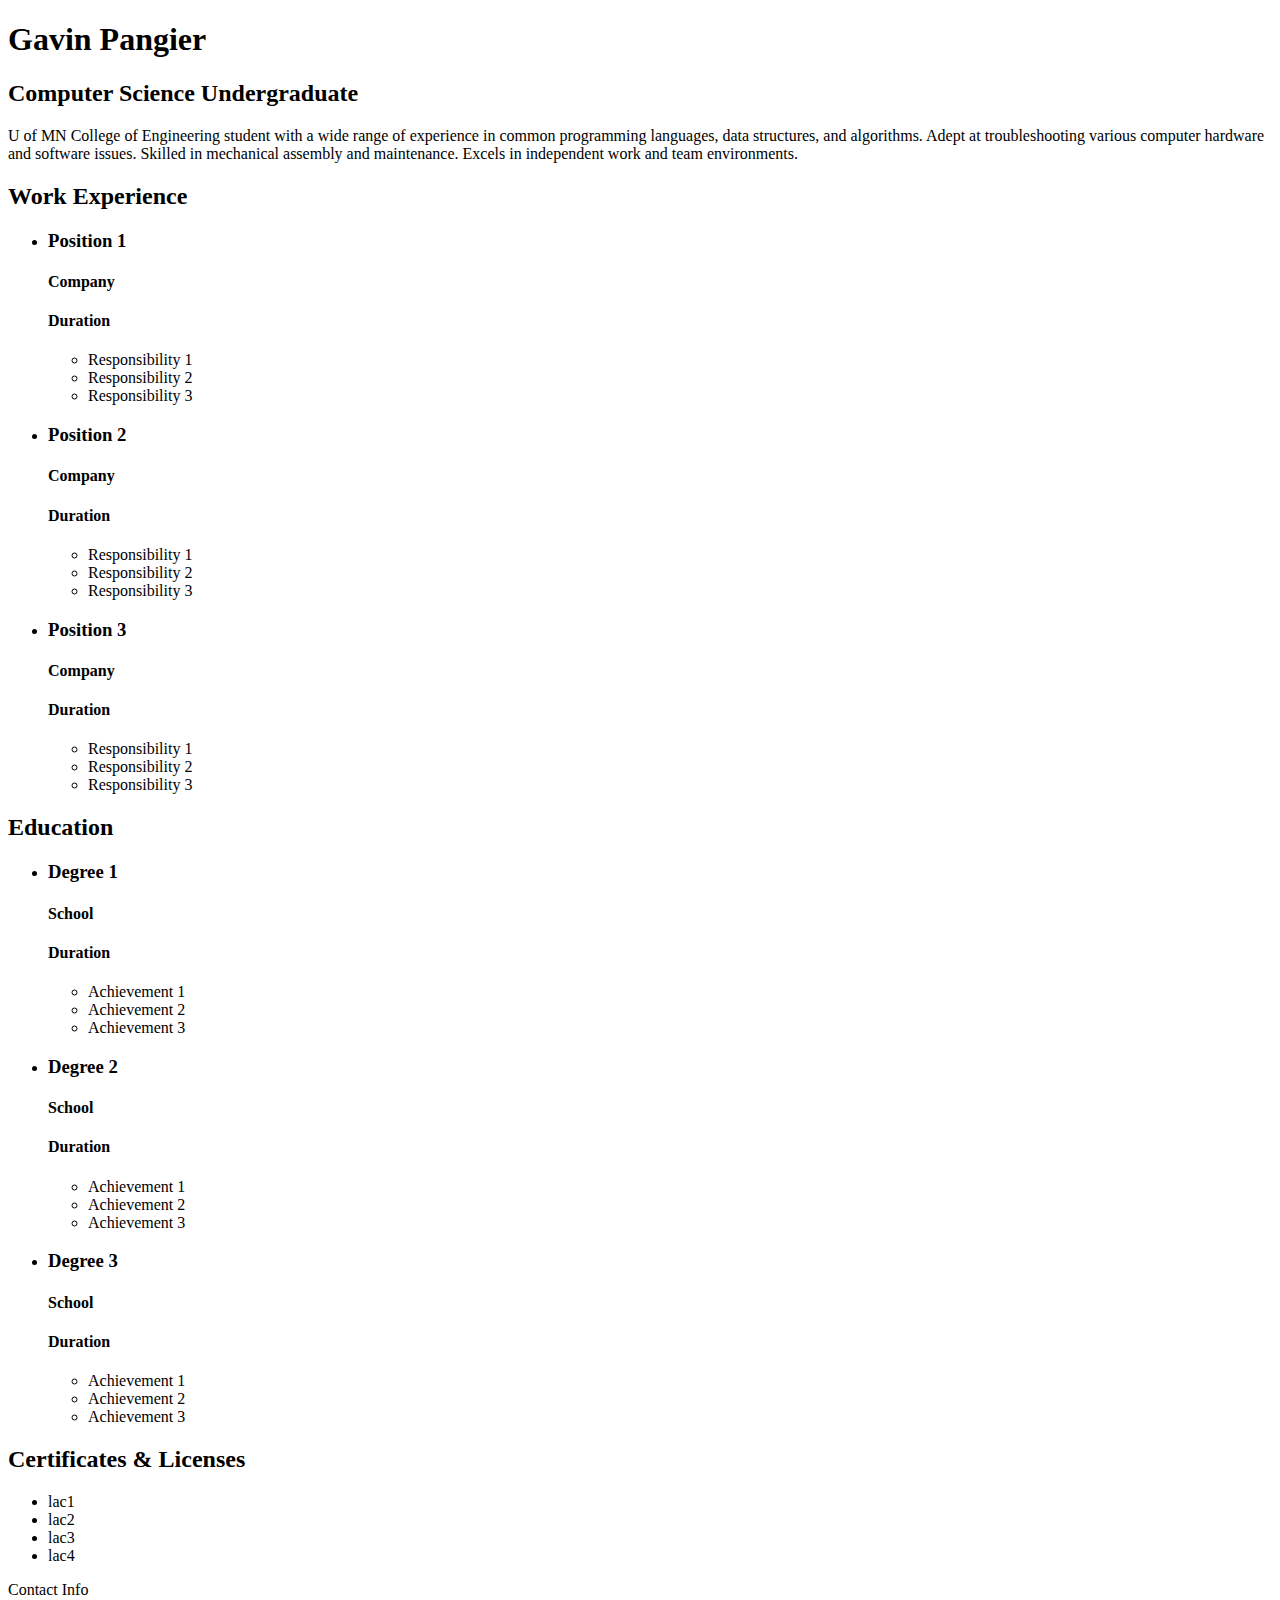
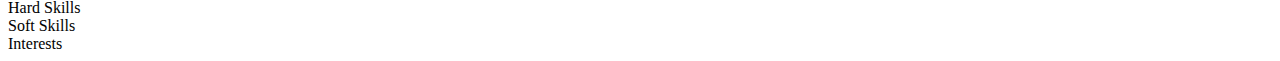
==== index.html @ e5d0f7c4 "Layed out resume page and main section - GP" ====
<!DOCTYPE html>
<html lang="en-US">
  <head>
    <!-- Set the title of the webpage -->
    <title>Resume-MyPortfolio</title>

    <!-- Specify character encoding to utf-8  -->
    <meta charset="uft-8" />

    <!-- Set the viewport to match device viewing it on -->
    <meta name="viewport" content="width=device-width, initial-scale=1.0" />

    <!-- Set the author of the page -->
    <meta name="author" content="Gavin Pangier" />

    <!-- Set the description of the page -->
    <meta
      name="description"
      content="Welcome to Gavin Pangier's portfolio website. Explore a showcase of my work
        and skills in Computer Science, including my resume. Get in touch to discuss collaborations 
        and opportunities"
    />

    <!-- Set keywords that are used by search engines to find sites -->
    <meta
      name="keywords"
      content="Gavin Pangier, Gavin, Pangier, University of Minnesota, Resume, Portfolio"
    />
  </head>

  <body>
    <header>
      <h1>Gavin Pangier</h1>
      <h2>Computer Science Undergraduate</h2>
      <p>
        U of MN College of Engineering student with a wide range of experience
        in common programming languages, data structures, and algorithms. Adept
        at troubleshooting various computer hardware and software issues.
        Skilled in mechanical assembly and maintenance. Excels in independent
        work and team environments.
      </p>
    </header>

    <nav>
      <!-- Page navigation goes here -->
    </nav>
    <div class="flex-box">
        <main>
          <!-- Main page content goes here -->
            <section class="work-experience">
                <h2>Work Experience</h2>
                <ul>
                    <li>
                        <h3>Position 1</h3>
                        <div>
                            <h4 class="company">Company</h4>
                            <h4 class="duration">Duration</h4>
                        </div>
                        <ul>
                            <li>Responsibility 1</li>
                            <li>Responsibility 2</li>
                            <li>Responsibility 3</li>
                        </ul>
                    </li>
                    <li>
                        <h3>Position 2</h3>
                        <div>
                            <h4 class="company">Company</h4>
                            <h4 class="duration">Duration</h4>
                        </div>
                        <ul>
                            <li>Responsibility 1</li>
                            <li>Responsibility 2</li>
                            <li>Responsibility 3</li>
                        </ul>
                    </li>
                    <li>
                        <h3>Position 3</h3>
                        <div>
                            <h4 class="company">Company</h4>
                            <h4 class="duration">Duration</h4>
                        </div>
                        <ul>
                            <li>Responsibility 1</li>
                            <li>Responsibility 2</li>
                            <li>Responsibility 3</li>
                        </ul>
                    </li>
                </ul>
            </section>
            <section class="education">
                <h2>Education</h2>
                <ul>
                    <li>
                        <h3>Degree 1</h3>
                        <div>
                            <h4 class="school">School</h4>
                            <h4 class="duration">Duration</h4>
                        </div>
                        <ul>
                            <li>Achievement 1</li>
                            <li>Achievement 2</li>
                            <li>Achievement 3</li>
                        </ul>
                    </li>
                    <li>
                        <h3>Degree 2</h3>
                        <div>
                            <h4 class="school">School</h4>
                            <h4 class="duration">Duration</h4>
                        </div>
                        <ul>
                            <li>Achievement 1</li>
                            <li>Achievement 2</li>
                            <li>Achievement 3</li>
                        </ul>
                    </li>
                    <li>
                        <h3>Degree 3</h3>
                        <div>
                            <h4 class="school">School</h4>
                            <h4 class="duration">Duration</h4>
                        </div>
                        <ul>
                            <li>Achievement 1</li>
                            <li>Achievement 2</li>
                            <li>Achievement 3</li>
                        </ul>
                    </li>
                </ul>
            </section>
            <section class="lac">
                <h2>Certificates & Licenses</h2>
                <ul>
                    <li>lac1</li>
                    <li>lac2</li>
                    <li>lac3</li>
                    <li>lac4</li>
                </ul>
            </section>
        </main>
    
        <aside>
          <!-- Side bar content goes here -->
          <section>Contact Info</section>
          <section>Hard Skills</section>
          <section>Soft Skills</section>
          <section>Interests</section>
        </aside>
    </div>

    <footer>
        <!-- Footer info goes here -->
    </footer>
  </body>
</html>
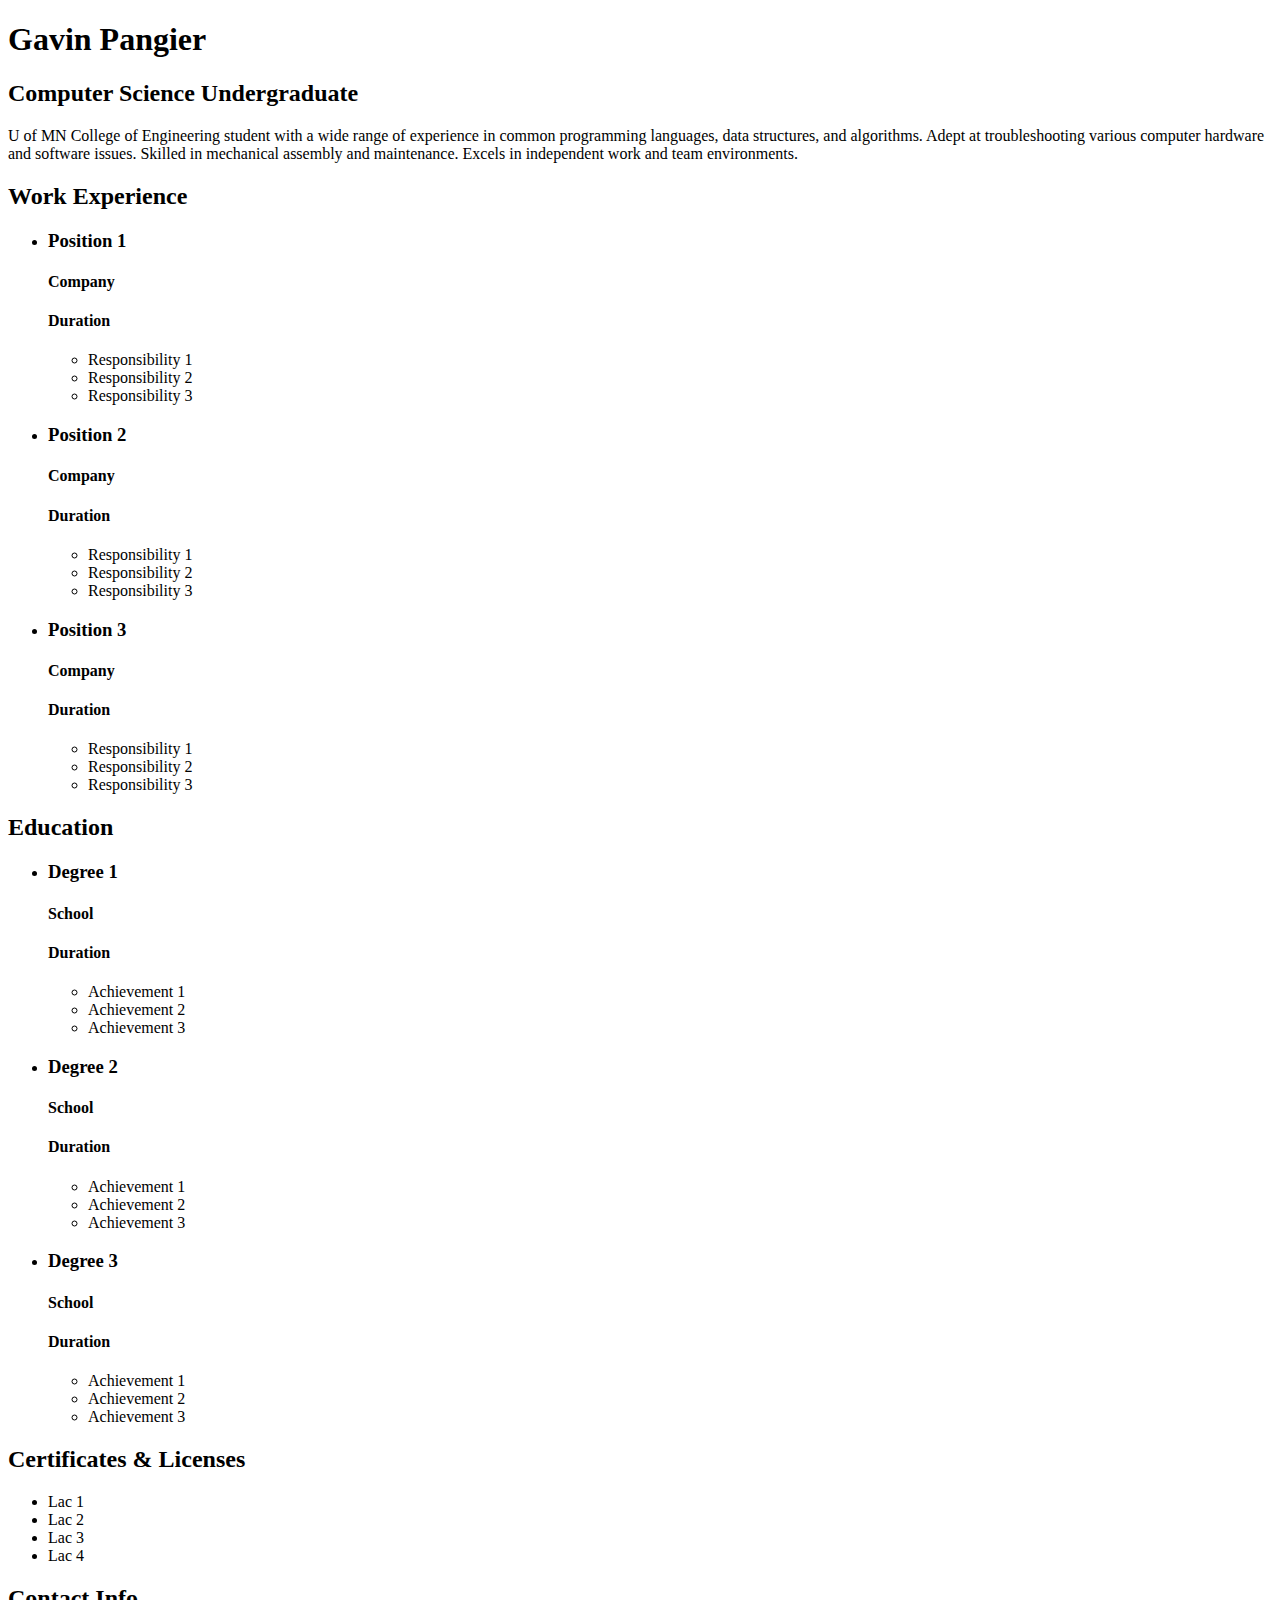
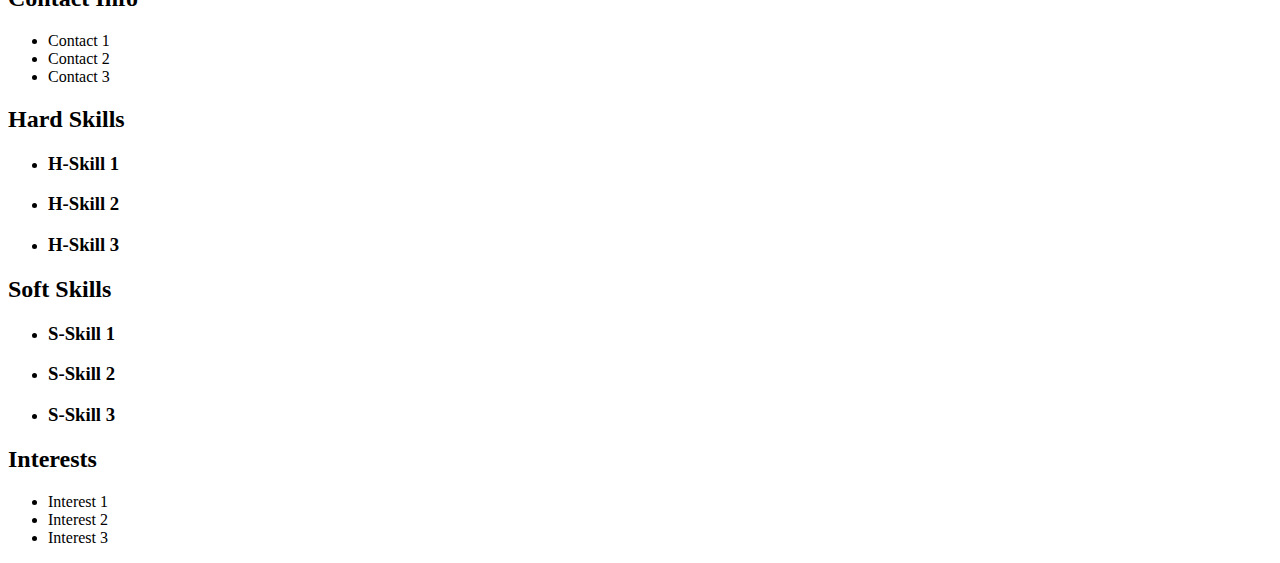
==== commit f4b9f121: "Layed out sidebar - GP" ====
--- a/index.html
+++ b/index.html
@@ -132,20 +132,78 @@
             <section class="lac">
                 <h2>Certificates & Licenses</h2>
                 <ul>
-                    <li>lac1</li>
-                    <li>lac2</li>
-                    <li>lac3</li>
-                    <li>lac4</li>
+                    <li>Lac 1</li>
+                    <li>Lac 2</li>
+                    <li>Lac 3</li>
+                    <li>Lac 4</li>
                 </ul>
             </section>
         </main>
     
         <aside>
           <!-- Side bar content goes here -->
-          <section>Contact Info</section>
-          <section>Hard Skills</section>
-          <section>Soft Skills</section>
-          <section>Interests</section>
+          <section class="contact-info">
+            <h2>Contact Info</h2>
+            <ul>
+                <li>Contact 1</li>
+                <li>Contact 2</li>
+                <li>Contact 3</li>
+            </ul>
+          </section>
+          <section class="hard-skills">
+            <h2>Hard Skills</h2>
+            <ul>
+                <li id="hs1">
+                    <h3>H-Skill 1</h3>
+                    <div class="progress-bar-outer">
+                        <div class="progress-bar-inner"></div>
+                    </div>
+                </li>
+                <li id="hs2">
+                    <h3>H-Skill 2</h3>
+                    <div class="progress-bar-outer">
+                        <div class="progress-bar-inner"></div>
+                    </div>
+                </li>
+                <li id="hs3">
+                    <h3>H-Skill 3</h3>
+                    <div class="progress-bar-outer">
+                        <div class="progress-bar-inner"></div>
+                    </div>
+                </li>
+            </ul>
+          </section>
+          <section class="soft-skills">
+            <h2>Soft Skills</h2>
+            <ul>
+                <li id="ss1">
+                    <h3>S-Skill 1</h3>
+                    <div class="progress-bar-outer">
+                        <div class="progress-bar-inner"></div>
+                    </div>
+                </li>
+                <li id="ss2">
+                    <h3>S-Skill 2</h3>
+                    <div class="progress-bar-outer">
+                        <div class="progress-bar-inner"></div>
+                    </div>
+                </li>
+                <li id="ss3">
+                    <h3>S-Skill 3</h3>
+                    <div class="progress-bar-outer">
+                        <div class="progress-bar-inner"></div>
+                    </div>
+                </li>
+            </ul>
+          </section>
+          <section class="interests">
+            <h2>Interests</h2>
+            <ul>
+                <li>Interest 1</li>
+                <li>Interest 2</li>
+                <li>Interest 3</li>
+            </ul>
+          </section>
         </aside>
     </div>
 
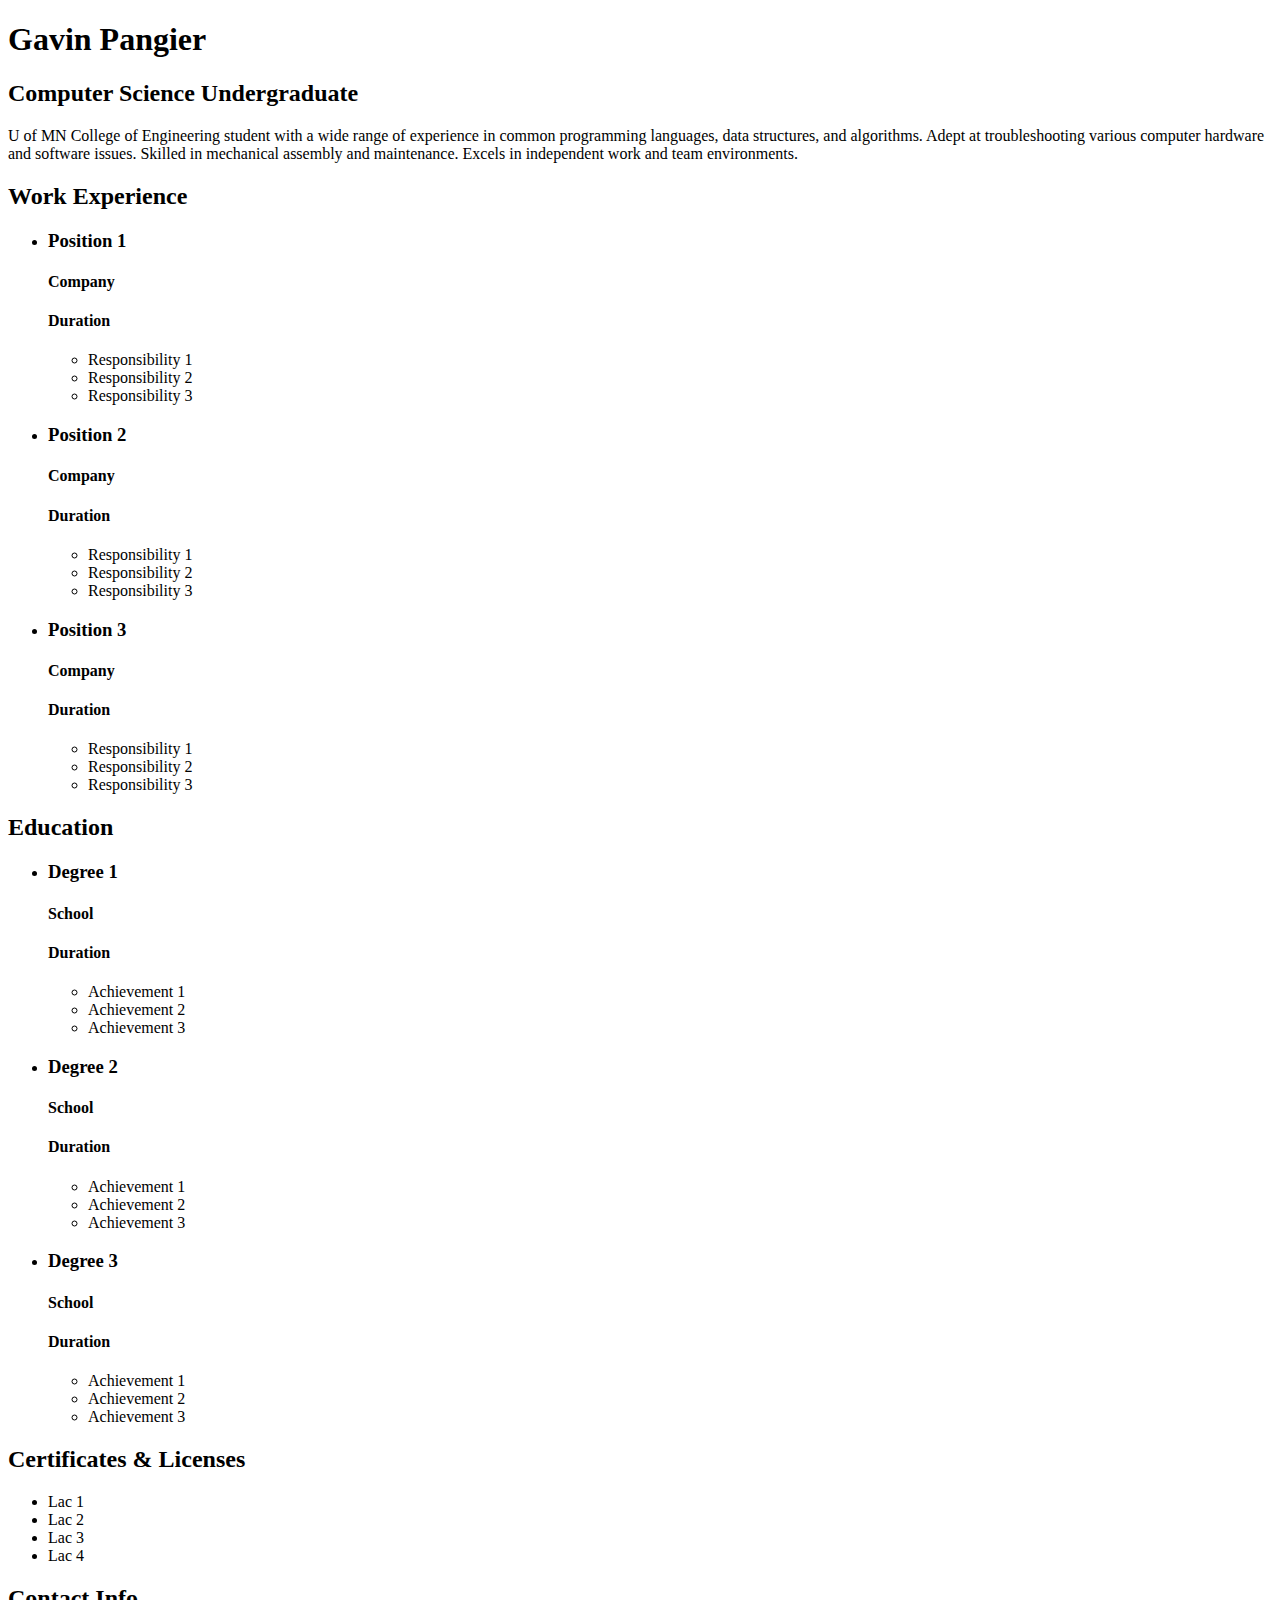
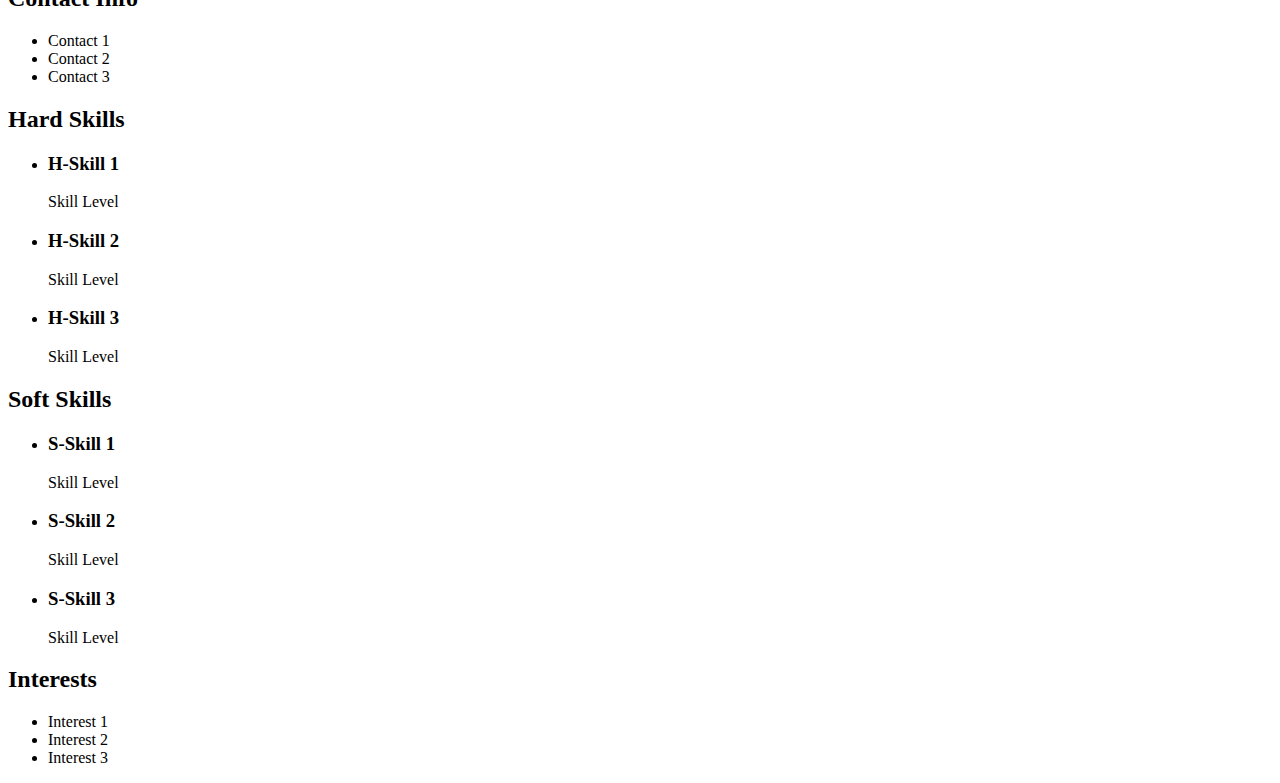
==== commit cf76219d: "Added skill level to both soft and hard skills - GP" ====
--- a/index.html
+++ b/index.html
@@ -156,19 +156,19 @@
                 <li id="hs1">
                     <h3>H-Skill 1</h3>
                     <div class="progress-bar-outer">
-                        <div class="progress-bar-inner"></div>
+                        <div class="progress-bar-inner">Skill Level</div>
                     </div>
                 </li>
                 <li id="hs2">
                     <h3>H-Skill 2</h3>
                     <div class="progress-bar-outer">
-                        <div class="progress-bar-inner"></div>
+                        <div class="progress-bar-inner">Skill Level</div>
                     </div>
                 </li>
                 <li id="hs3">
                     <h3>H-Skill 3</h3>
                     <div class="progress-bar-outer">
-                        <div class="progress-bar-inner"></div>
+                        <div class="progress-bar-inner">Skill Level</div>
                     </div>
                 </li>
             </ul>
@@ -179,19 +179,19 @@
                 <li id="ss1">
                     <h3>S-Skill 1</h3>
                     <div class="progress-bar-outer">
-                        <div class="progress-bar-inner"></div>
+                        <div class="progress-bar-inner">Skill Level</div>
                     </div>
                 </li>
                 <li id="ss2">
                     <h3>S-Skill 2</h3>
                     <div class="progress-bar-outer">
-                        <div class="progress-bar-inner"></div>
+                        <div class="progress-bar-inner">Skill Level</div>
                     </div>
                 </li>
                 <li id="ss3">
                     <h3>S-Skill 3</h3>
                     <div class="progress-bar-outer">
-                        <div class="progress-bar-inner"></div>
+                        <div class="progress-bar-inner">Skill Level</div>
                     </div>
                 </li>
             </ul>
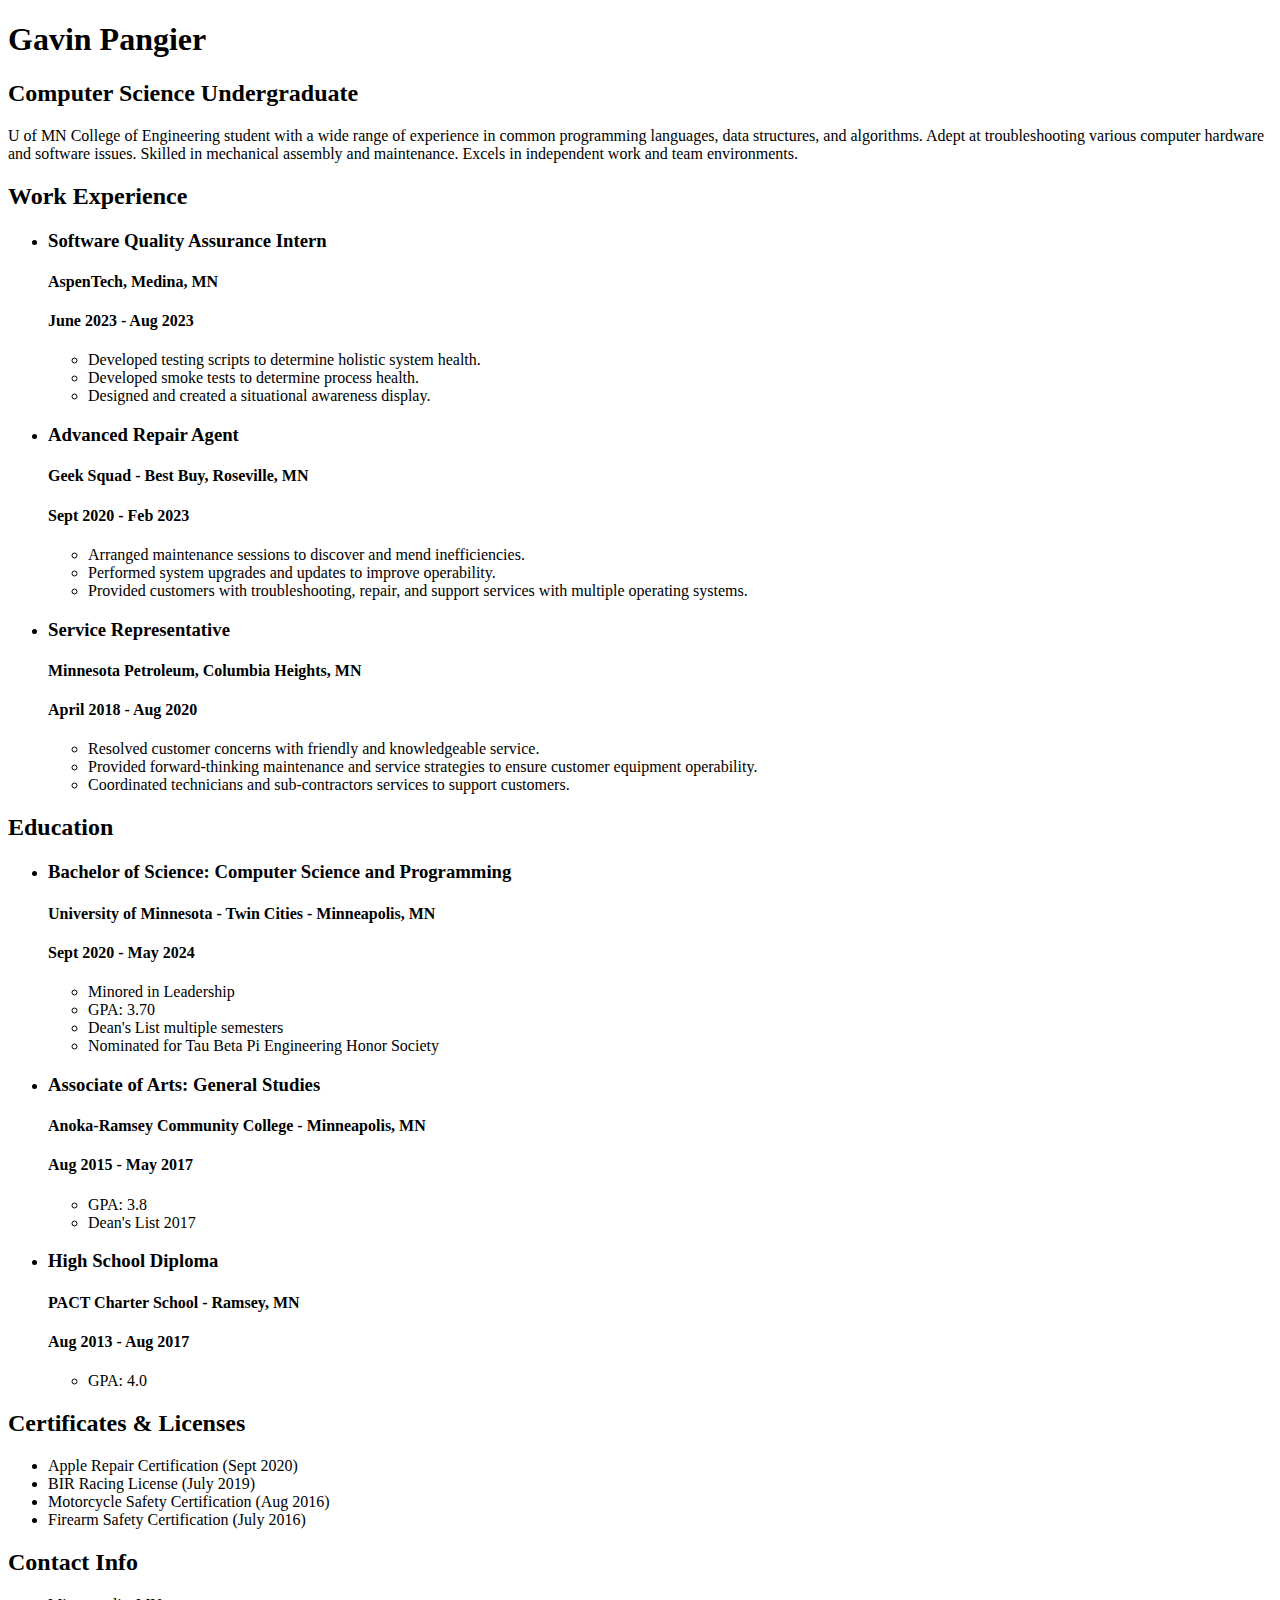
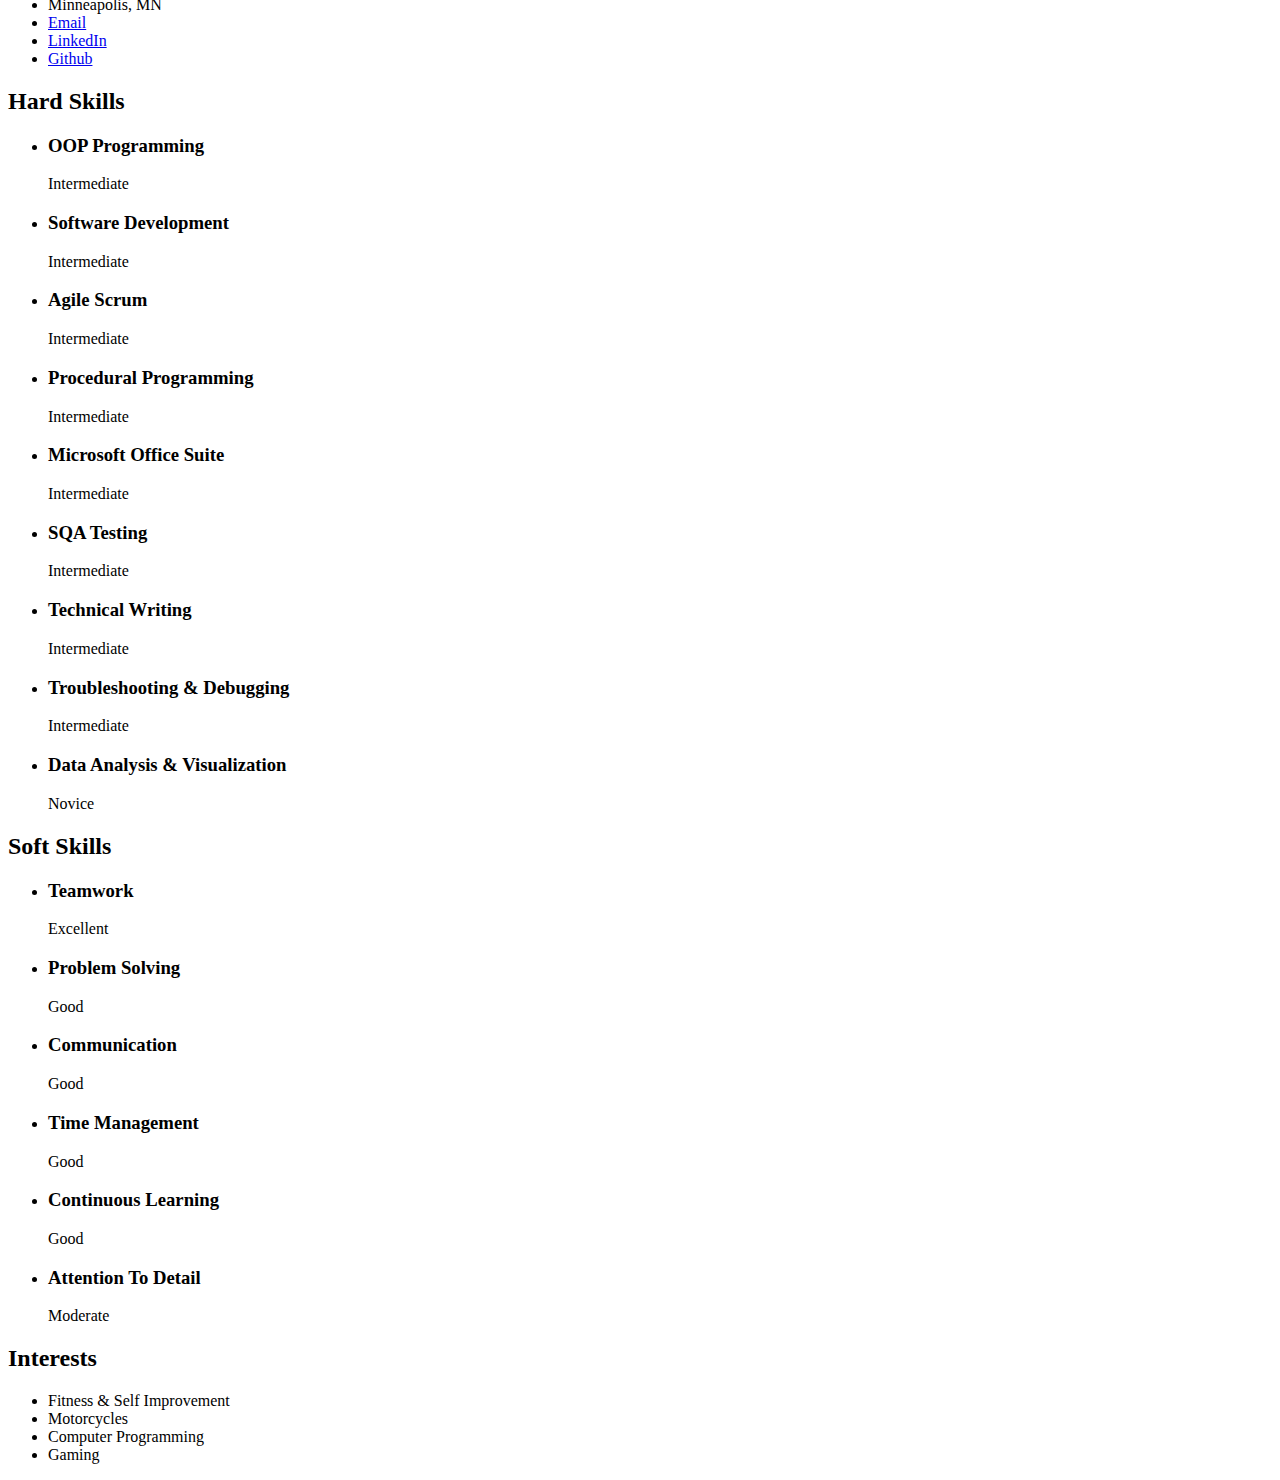
==== commit e7a23846: "Added actual resume content - GP" ====
--- a/index.html
+++ b/index.html
@@ -51,39 +51,39 @@
                 <h2>Work Experience</h2>
                 <ul>
                     <li>
-                        <h3>Position 1</h3>
-                        <div>
-                            <h4 class="company">Company</h4>
-                            <h4 class="duration">Duration</h4>
-                        </div>
-                        <ul>
-                            <li>Responsibility 1</li>
-                            <li>Responsibility 2</li>
-                            <li>Responsibility 3</li>
-                        </ul>
-                    </li>
-                    <li>
-                        <h3>Position 2</h3>
-                        <div>
-                            <h4 class="company">Company</h4>
-                            <h4 class="duration">Duration</h4>
-                        </div>
-                        <ul>
-                            <li>Responsibility 1</li>
-                            <li>Responsibility 2</li>
-                            <li>Responsibility 3</li>
-                        </ul>
-                    </li>
-                    <li>
-                        <h3>Position 3</h3>
-                        <div>
-                            <h4 class="company">Company</h4>
-                            <h4 class="duration">Duration</h4>
-                        </div>
-                        <ul>
-                            <li>Responsibility 1</li>
-                            <li>Responsibility 2</li>
-                            <li>Responsibility 3</li>
+                        <h3>Software Quality Assurance Intern</h3>
+                        <div>
+                            <h4 class="company">AspenTech, Medina, MN</h4>
+                            <h4 class="duration">June 2023 - Aug 2023</h4>
+                        </div>
+                        <ul>
+                            <li>Developed testing scripts to determine holistic system health.</li>
+                            <li>Developed smoke tests to determine process health.</li>
+                            <li>Designed and created a situational awareness display.</li>
+                        </ul>
+                    </li>
+                    <li>
+                        <h3>Advanced Repair Agent</h3>
+                        <div>
+                            <h4 class="company">Geek Squad - Best Buy, Roseville, MN</h4>
+                            <h4 class="duration">Sept 2020 - Feb 2023</h4>
+                        </div>
+                        <ul>
+                            <li>Arranged maintenance sessions to discover and mend inefficiencies.</li>
+                            <li>Performed system upgrades and updates to improve operability.</li>
+                            <li>Provided customers with troubleshooting, repair, and support services with multiple operating systems.</li>
+                        </ul>
+                    </li>
+                    <li>
+                        <h3>Service Representative</h3>
+                        <div>
+                            <h4 class="company">Minnesota Petroleum, Columbia Heights, MN</h4>
+                            <h4 class="duration">April 2018 - Aug 2020</h4>
+                        </div>
+                        <ul>
+                            <li>Resolved customer concerns with friendly and knowledgeable service.</li>
+                            <li>Provided forward-thinking maintenance and service strategies to ensure customer equipment operability.</li>
+                            <li>Coordinated technicians and sub-contractors services to support customers.</li>
                         </ul>
                     </li>
                 </ul>
@@ -92,39 +92,37 @@
                 <h2>Education</h2>
                 <ul>
                     <li>
-                        <h3>Degree 1</h3>
-                        <div>
-                            <h4 class="school">School</h4>
-                            <h4 class="duration">Duration</h4>
-                        </div>
-                        <ul>
-                            <li>Achievement 1</li>
-                            <li>Achievement 2</li>
-                            <li>Achievement 3</li>
-                        </ul>
-                    </li>
-                    <li>
-                        <h3>Degree 2</h3>
-                        <div>
-                            <h4 class="school">School</h4>
-                            <h4 class="duration">Duration</h4>
-                        </div>
-                        <ul>
-                            <li>Achievement 1</li>
-                            <li>Achievement 2</li>
-                            <li>Achievement 3</li>
-                        </ul>
-                    </li>
-                    <li>
-                        <h3>Degree 3</h3>
-                        <div>
-                            <h4 class="school">School</h4>
-                            <h4 class="duration">Duration</h4>
-                        </div>
-                        <ul>
-                            <li>Achievement 1</li>
-                            <li>Achievement 2</li>
-                            <li>Achievement 3</li>
+                        <h3>Bachelor of Science: Computer Science and Programming</h3>
+                        <div>
+                            <h4 class="school">University of Minnesota - Twin Cities - Minneapolis, MN</h4>
+                            <h4 class="duration">Sept 2020 - May 2024</h4>
+                        </div>
+                        <ul>
+                            <li>Minored in Leadership</li>
+                            <li>GPA: 3.70</li>
+                            <li>Dean's List multiple semesters</li>
+                            <li>Nominated for Tau Beta Pi Engineering Honor Society</li>
+                        </ul>
+                    </li>
+                    <li>
+                        <h3>Associate of Arts: General Studies</h3>
+                        <div>
+                            <h4 class="school">Anoka-Ramsey Community College - Minneapolis, MN</h4>
+                            <h4 class="duration">Aug 2015 - May 2017</h4>
+                        </div>
+                        <ul>
+                            <li>GPA: 3.8</li>
+                            <li>Dean's List 2017</li>
+                        </ul>
+                    </li>
+                    <li>
+                        <h3>High School Diploma</h3>
+                        <div>
+                            <h4 class="school">PACT Charter School - Ramsey, MN</h4>
+                            <h4 class="duration">Aug 2013 - Aug 2017</h4>
+                        </div>
+                        <ul>
+                            <li>GPA: 4.0</li>
                         </ul>
                     </li>
                 </ul>
@@ -132,10 +130,10 @@
             <section class="lac">
                 <h2>Certificates & Licenses</h2>
                 <ul>
-                    <li>Lac 1</li>
-                    <li>Lac 2</li>
-                    <li>Lac 3</li>
-                    <li>Lac 4</li>
+                    <li>Apple Repair Certification (Sept 2020)</li>
+                    <li>BIR Racing License (July 2019)</li>
+                    <li>Motorcycle Safety Certification (Aug 2016)</li>
+                    <li>Firearm Safety Certification (July 2016)</li>
                 </ul>
             </section>
         </main>
@@ -145,30 +143,67 @@
           <section class="contact-info">
             <h2>Contact Info</h2>
             <ul>
-                <li>Contact 1</li>
-                <li>Contact 2</li>
-                <li>Contact 3</li>
+                <li>Minneapolis, MN</li>
+                <li><a href="mailto:xxgp77xx@gmail.com">Email</a></li>
+                <li><a href="https://www.linkedin.com/in/gavin-pangier-98292515a/" target="_blank">LinkedIn</a></li>
+                <li><a href="https://github.com/xxgp77xx" target="_blank">Github</a></li>
             </ul>
           </section>
           <section class="hard-skills">
             <h2>Hard Skills</h2>
             <ul>
                 <li id="hs1">
-                    <h3>H-Skill 1</h3>
-                    <div class="progress-bar-outer">
-                        <div class="progress-bar-inner">Skill Level</div>
+                    <h3>OOP Programming</h3>
+                    <div class="progress-bar-outer">
+                        <div class="progress-bar-inner">Intermediate</div>
                     </div>
                 </li>
                 <li id="hs2">
-                    <h3>H-Skill 2</h3>
-                    <div class="progress-bar-outer">
-                        <div class="progress-bar-inner">Skill Level</div>
+                    <h3>Software Development</h3>
+                    <div class="progress-bar-outer">
+                        <div class="progress-bar-inner">Intermediate</div>
                     </div>
                 </li>
                 <li id="hs3">
-                    <h3>H-Skill 3</h3>
-                    <div class="progress-bar-outer">
-                        <div class="progress-bar-inner">Skill Level</div>
+                    <h3>Agile Scrum</h3>
+                    <div class="progress-bar-outer">
+                        <div class="progress-bar-inner">Intermediate</div>
+                    </div>
+                </li>
+                <li id="hs4">
+                    <h3>Procedural Programming</h3>
+                    <div class="progress-bar-outer">
+                        <div class="progress-bar-inner">Intermediate</div>
+                    </div>
+                </li>
+                <li id="hs5">
+                    <h3>Microsoft Office Suite</h3>
+                    <div class="progress-bar-outer">
+                        <div class="progress-bar-inner">Intermediate</div>
+                    </div>
+                </li>
+                <li id="hs6">
+                    <h3>SQA Testing</h3>
+                    <div class="progress-bar-outer">
+                        <div class="progress-bar-inner">Intermediate</div>
+                    </div>
+                </li>
+                <li id="hs7">
+                    <h3>Technical Writing</h3>
+                    <div class="progress-bar-outer">
+                        <div class="progress-bar-inner">Intermediate</div>
+                    </div>
+                </li>
+                <li id="hs8">
+                    <h3>Troubleshooting & Debugging</h3>
+                    <div class="progress-bar-outer">
+                        <div class="progress-bar-inner">Intermediate</div>
+                    </div>
+                </li>
+                <li id="hs9">
+                    <h3>Data Analysis & Visualization</h3>
+                    <div class="progress-bar-outer">
+                        <div class="progress-bar-inner">Novice</div>
                     </div>
                 </li>
             </ul>
@@ -177,21 +212,39 @@
             <h2>Soft Skills</h2>
             <ul>
                 <li id="ss1">
-                    <h3>S-Skill 1</h3>
-                    <div class="progress-bar-outer">
-                        <div class="progress-bar-inner">Skill Level</div>
+                    <h3>Teamwork</h3>
+                    <div class="progress-bar-outer">
+                        <div class="progress-bar-inner">Excellent</div>
                     </div>
                 </li>
                 <li id="ss2">
-                    <h3>S-Skill 2</h3>
-                    <div class="progress-bar-outer">
-                        <div class="progress-bar-inner">Skill Level</div>
+                    <h3>Problem Solving</h3>
+                    <div class="progress-bar-outer">
+                        <div class="progress-bar-inner">Good</div>
                     </div>
                 </li>
                 <li id="ss3">
-                    <h3>S-Skill 3</h3>
-                    <div class="progress-bar-outer">
-                        <div class="progress-bar-inner">Skill Level</div>
+                    <h3>Communication</h3>
+                    <div class="progress-bar-outer">
+                        <div class="progress-bar-inner">Good</div>
+                    </div>
+                </li>
+                <li id="ss4">
+                    <h3>Time Management</h3>
+                    <div class="progress-bar-outer">
+                        <div class="progress-bar-inner">Good</div>
+                    </div>
+                </li>
+                <li id="ss5">
+                    <h3>Continuous Learning</h3>
+                    <div class="progress-bar-outer">
+                        <div class="progress-bar-inner">Good</div>
+                    </div>
+                </li>
+                <li id="ss6">
+                    <h3>Attention To Detail</h3>
+                    <div class="progress-bar-outer">
+                        <div class="progress-bar-inner">Moderate</div>
                     </div>
                 </li>
             </ul>
@@ -199,9 +252,10 @@
           <section class="interests">
             <h2>Interests</h2>
             <ul>
-                <li>Interest 1</li>
-                <li>Interest 2</li>
-                <li>Interest 3</li>
+                <li>Fitness & Self Improvement</li>
+                <li>Motorcycles</li>
+                <li>Computer Programming</li>
+                <li>Gaming</li>
             </ul>
           </section>
         </aside>
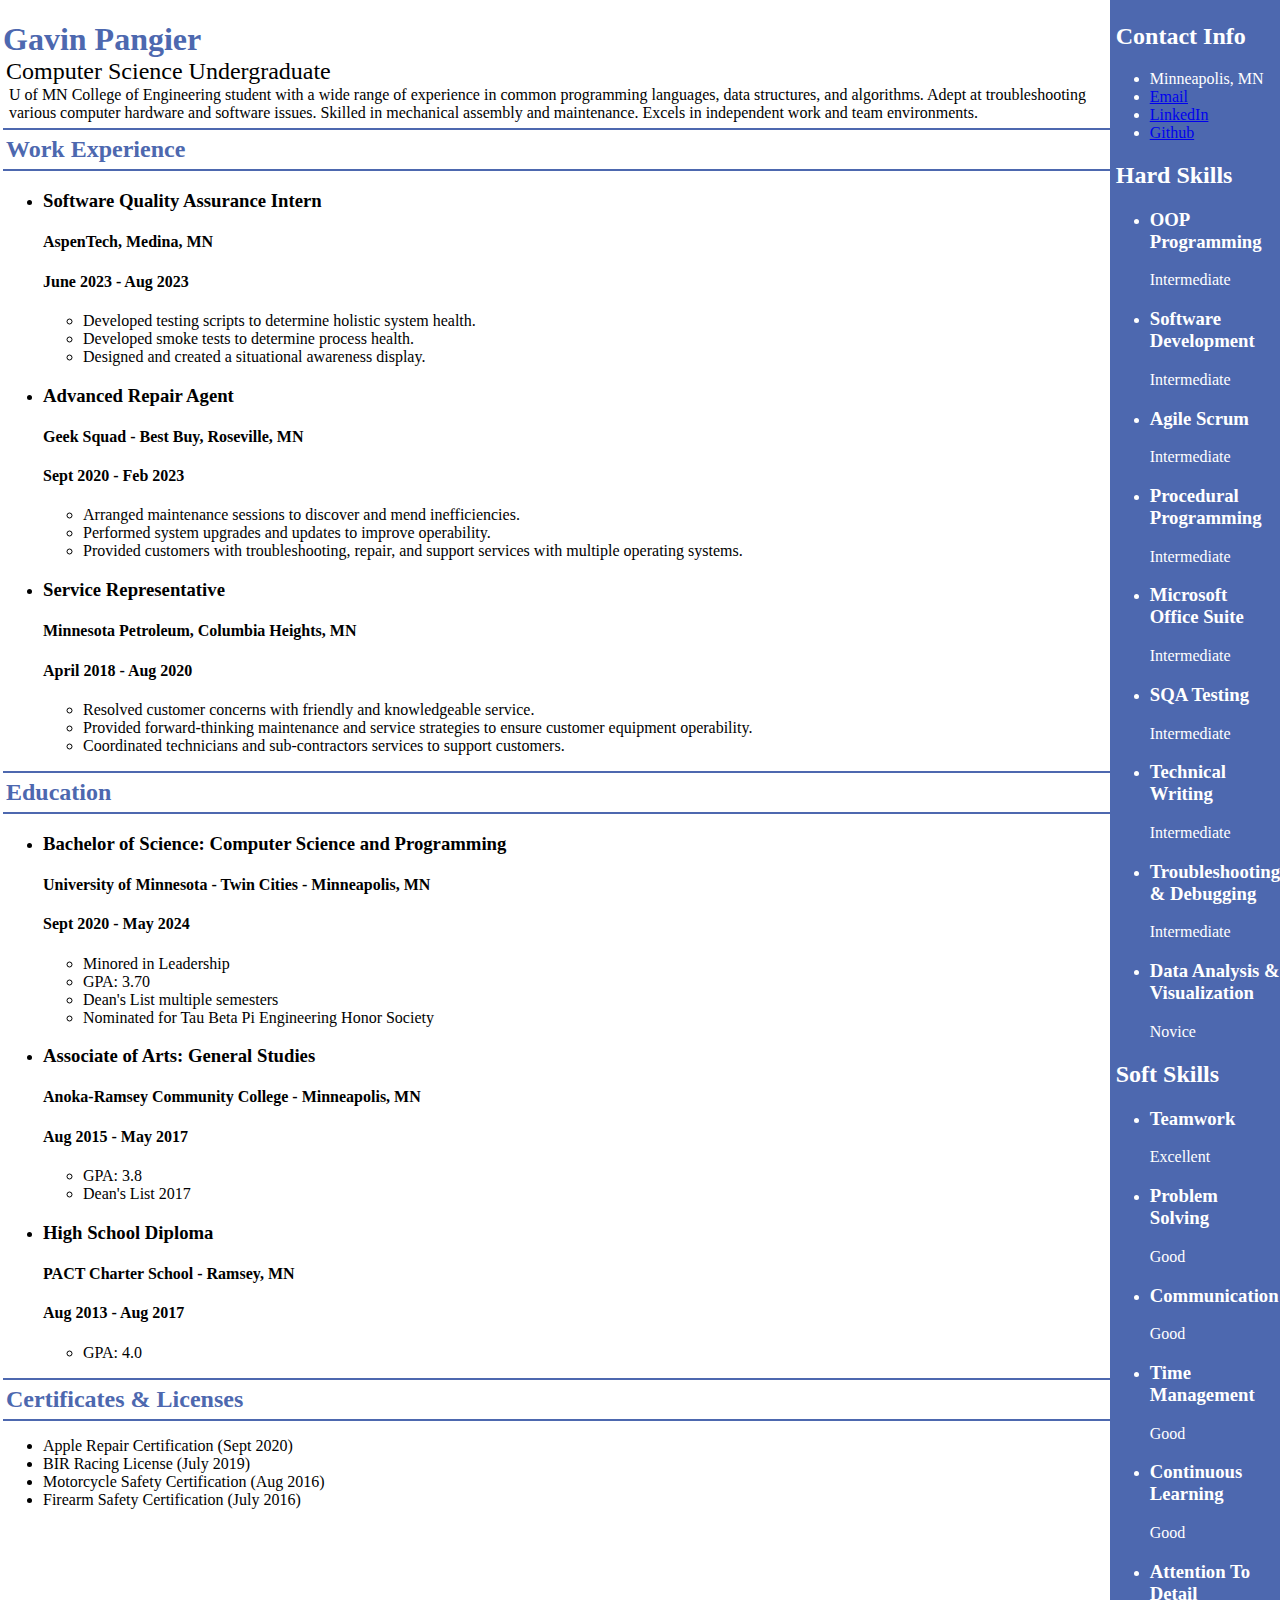
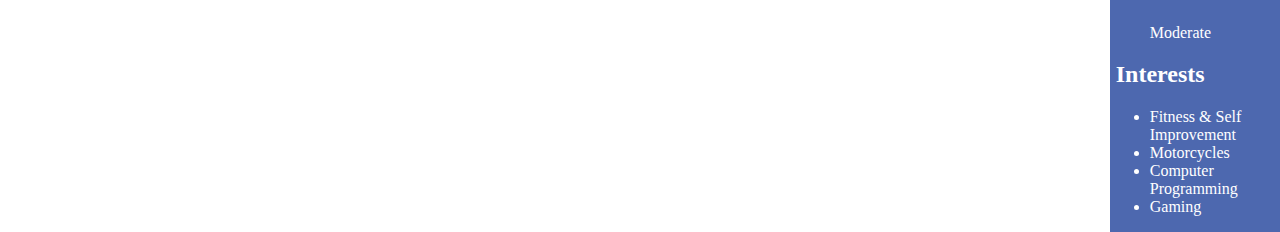
==== commit 7074e6fa: "Setup flexbox and color scheme - GP" ====
--- a/index.html
+++ b/index.html
@@ -26,119 +26,124 @@
       name="keywords"
       content="Gavin Pangier, Gavin, Pangier, University of Minnesota, Resume, Portfolio"
     />
+
+    <!-- Link css stylesheet -->
+    <link rel="stylesheet" href="styles/blue.css"/>
   </head>
 
   <body>
-    <header>
-      <h1>Gavin Pangier</h1>
-      <h2>Computer Science Undergraduate</h2>
-      <p>
-        U of MN College of Engineering student with a wide range of experience
-        in common programming languages, data structures, and algorithms. Adept
-        at troubleshooting various computer hardware and software issues.
-        Skilled in mechanical assembly and maintenance. Excels in independent
-        work and team environments.
-      </p>
-    </header>
-
     <nav>
-      <!-- Page navigation goes here -->
+        <!-- Page navigation goes here -->
     </nav>
     <div class="flex-box">
-        <main>
-          <!-- Main page content goes here -->
-            <section class="work-experience">
-                <h2>Work Experience</h2>
-                <ul>
-                    <li>
-                        <h3>Software Quality Assurance Intern</h3>
-                        <div>
-                            <h4 class="company">AspenTech, Medina, MN</h4>
-                            <h4 class="duration">June 2023 - Aug 2023</h4>
-                        </div>
-                        <ul>
-                            <li>Developed testing scripts to determine holistic system health.</li>
-                            <li>Developed smoke tests to determine process health.</li>
-                            <li>Designed and created a situational awareness display.</li>
-                        </ul>
-                    </li>
-                    <li>
-                        <h3>Advanced Repair Agent</h3>
-                        <div>
-                            <h4 class="company">Geek Squad - Best Buy, Roseville, MN</h4>
-                            <h4 class="duration">Sept 2020 - Feb 2023</h4>
-                        </div>
-                        <ul>
-                            <li>Arranged maintenance sessions to discover and mend inefficiencies.</li>
-                            <li>Performed system upgrades and updates to improve operability.</li>
-                            <li>Provided customers with troubleshooting, repair, and support services with multiple operating systems.</li>
-                        </ul>
-                    </li>
-                    <li>
-                        <h3>Service Representative</h3>
-                        <div>
-                            <h4 class="company">Minnesota Petroleum, Columbia Heights, MN</h4>
-                            <h4 class="duration">April 2018 - Aug 2020</h4>
-                        </div>
-                        <ul>
-                            <li>Resolved customer concerns with friendly and knowledgeable service.</li>
-                            <li>Provided forward-thinking maintenance and service strategies to ensure customer equipment operability.</li>
-                            <li>Coordinated technicians and sub-contractors services to support customers.</li>
-                        </ul>
-                    </li>
-                </ul>
-            </section>
-            <section class="education">
-                <h2>Education</h2>
-                <ul>
-                    <li>
-                        <h3>Bachelor of Science: Computer Science and Programming</h3>
-                        <div>
-                            <h4 class="school">University of Minnesota - Twin Cities - Minneapolis, MN</h4>
-                            <h4 class="duration">Sept 2020 - May 2024</h4>
-                        </div>
-                        <ul>
-                            <li>Minored in Leadership</li>
-                            <li>GPA: 3.70</li>
-                            <li>Dean's List multiple semesters</li>
-                            <li>Nominated for Tau Beta Pi Engineering Honor Society</li>
-                        </ul>
-                    </li>
-                    <li>
-                        <h3>Associate of Arts: General Studies</h3>
-                        <div>
-                            <h4 class="school">Anoka-Ramsey Community College - Minneapolis, MN</h4>
-                            <h4 class="duration">Aug 2015 - May 2017</h4>
-                        </div>
-                        <ul>
-                            <li>GPA: 3.8</li>
-                            <li>Dean's List 2017</li>
-                        </ul>
-                    </li>
-                    <li>
-                        <h3>High School Diploma</h3>
-                        <div>
-                            <h4 class="school">PACT Charter School - Ramsey, MN</h4>
-                            <h4 class="duration">Aug 2013 - Aug 2017</h4>
-                        </div>
-                        <ul>
-                            <li>GPA: 4.0</li>
-                        </ul>
-                    </li>
-                </ul>
-            </section>
-            <section class="lac">
-                <h2>Certificates & Licenses</h2>
-                <ul>
-                    <li>Apple Repair Certification (Sept 2020)</li>
-                    <li>BIR Racing License (July 2019)</li>
-                    <li>Motorcycle Safety Certification (Aug 2016)</li>
-                    <li>Firearm Safety Certification (July 2016)</li>
-                </ul>
-            </section>
-        </main>
+        <div id="main">
+            <header>
+                <h1>Gavin Pangier</h1>
+                <h2>Computer Science Undergraduate</h2>
+                <p>
+                U of MN College of Engineering student with a wide range of experience
+                in common programming languages, data structures, and algorithms. Adept
+                at troubleshooting various computer hardware and software issues.
+                Skilled in mechanical assembly and maintenance. Excels in independent
+                work and team environments.
+                </p>
+            </header>
+
+            <main>
+            <!-- Main page content goes here -->
+                <section class="work-experience">
+                    <h2>Work Experience</h2>
+                    <ul>
+                        <li>
+                            <h3>Software Quality Assurance Intern</h3>
+                            <div>
+                                <h4 class="company">AspenTech, Medina, MN</h4>
+                                <h4 class="duration">June 2023 - Aug 2023</h4>
+                            </div>
+                            <ul>
+                                <li>Developed testing scripts to determine holistic system health.</li>
+                                <li>Developed smoke tests to determine process health.</li>
+                                <li>Designed and created a situational awareness display.</li>
+                            </ul>
+                        </li>
+                        <li>
+                            <h3>Advanced Repair Agent</h3>
+                            <div>
+                                <h4 class="company">Geek Squad - Best Buy, Roseville, MN</h4>
+                                <h4 class="duration">Sept 2020 - Feb 2023</h4>
+                            </div>
+                            <ul>
+                                <li>Arranged maintenance sessions to discover and mend inefficiencies.</li>
+                                <li>Performed system upgrades and updates to improve operability.</li>
+                                <li>Provided customers with troubleshooting, repair, and support services with multiple operating systems.</li>
+                            </ul>
+                        </li>
+                        <li>
+                            <h3>Service Representative</h3>
+                            <div>
+                                <h4 class="company">Minnesota Petroleum, Columbia Heights, MN</h4>
+                                <h4 class="duration">April 2018 - Aug 2020</h4>
+                            </div>
+                            <ul>
+                                <li>Resolved customer concerns with friendly and knowledgeable service.</li>
+                                <li>Provided forward-thinking maintenance and service strategies to ensure customer equipment operability.</li>
+                                <li>Coordinated technicians and sub-contractors services to support customers.</li>
+                            </ul>
+                        </li>
+                    </ul>
+                </section>
+                <section class="education">
+                    <h2>Education</h2>
+                    <ul>
+                        <li>
+                            <h3>Bachelor of Science: Computer Science and Programming</h3>
+                            <div>
+                                <h4 class="school">University of Minnesota - Twin Cities - Minneapolis, MN</h4>
+                                <h4 class="duration">Sept 2020 - May 2024</h4>
+                            </div>
+                            <ul>
+                                <li>Minored in Leadership</li>
+                                <li>GPA: 3.70</li>
+                                <li>Dean's List multiple semesters</li>
+                                <li>Nominated for Tau Beta Pi Engineering Honor Society</li>
+                            </ul>
+                        </li>
+                        <li>
+                            <h3>Associate of Arts: General Studies</h3>
+                            <div>
+                                <h4 class="school">Anoka-Ramsey Community College - Minneapolis, MN</h4>
+                                <h4 class="duration">Aug 2015 - May 2017</h4>
+                            </div>
+                            <ul>
+                                <li>GPA: 3.8</li>
+                                <li>Dean's List 2017</li>
+                            </ul>
+                        </li>
+                        <li>
+                            <h3>High School Diploma</h3>
+                            <div>
+                                <h4 class="school">PACT Charter School - Ramsey, MN</h4>
+                                <h4 class="duration">Aug 2013 - Aug 2017</h4>
+                            </div>
+                            <ul>
+                                <li>GPA: 4.0</li>
+                            </ul>
+                        </li>
+                    </ul>
+                </section>
+                <section class="lac">
+                    <h2>Certificates & Licenses</h2>
+                    <ul>
+                        <li>Apple Repair Certification (Sept 2020)</li>
+                        <li>BIR Racing License (July 2019)</li>
+                        <li>Motorcycle Safety Certification (Aug 2016)</li>
+                        <li>Firearm Safety Certification (July 2016)</li>
+                    </ul>
+                </section>
+            </main>
+        </div>
     
-        <aside>
+        <aside id="aside">
           <!-- Side bar content goes here -->
           <section class="contact-info">
             <h2>Contact Info</h2>
--- a/styles/blue.css
+++ b/styles/blue.css
@@ -0,0 +1,53 @@
+
+header h1{
+    color: #4d68af;
+}
+
+body{
+    padding: 0px 0px 0px 3px;
+    margin: 0px;
+}
+
+.flex-box{
+    display:flex;
+}
+
+#main{
+    flex: 2.5 1 auto;
+    background-color: rgb(255, 255, 255);
+}
+
+#main header h1{
+    padding-bottom: 0px;
+    margin-bottom: 0px;
+}
+#main header h2{
+    font-weight: normal;
+    padding: 0px 0px 0px 3px;
+    margin: 0px 0px 0px 0px;
+}
+#main header p{
+    font-weight: lighter;
+    padding: 1px 0px 0px 6px;
+    margin: 0px 0px 0px 0px;
+}
+#main main h2{
+    padding: 6px 0px 6px 3px;
+    margin: 6px 0px 6px 0px;
+    border-top: 2px solid #4d68af;
+    border-bottom: 2px solid #4d68af;
+    border-collapse: collapse;
+    color: #4d68af;
+    
+}
+
+#aside{
+    flex: 1 1 auto;
+    color: #ffffff;
+    background-color: #4d68af;
+    padding: 3px 0px 0px 0px;
+}
+#aside h2{
+    padding: 0px 0px 0px 6px;
+}
+
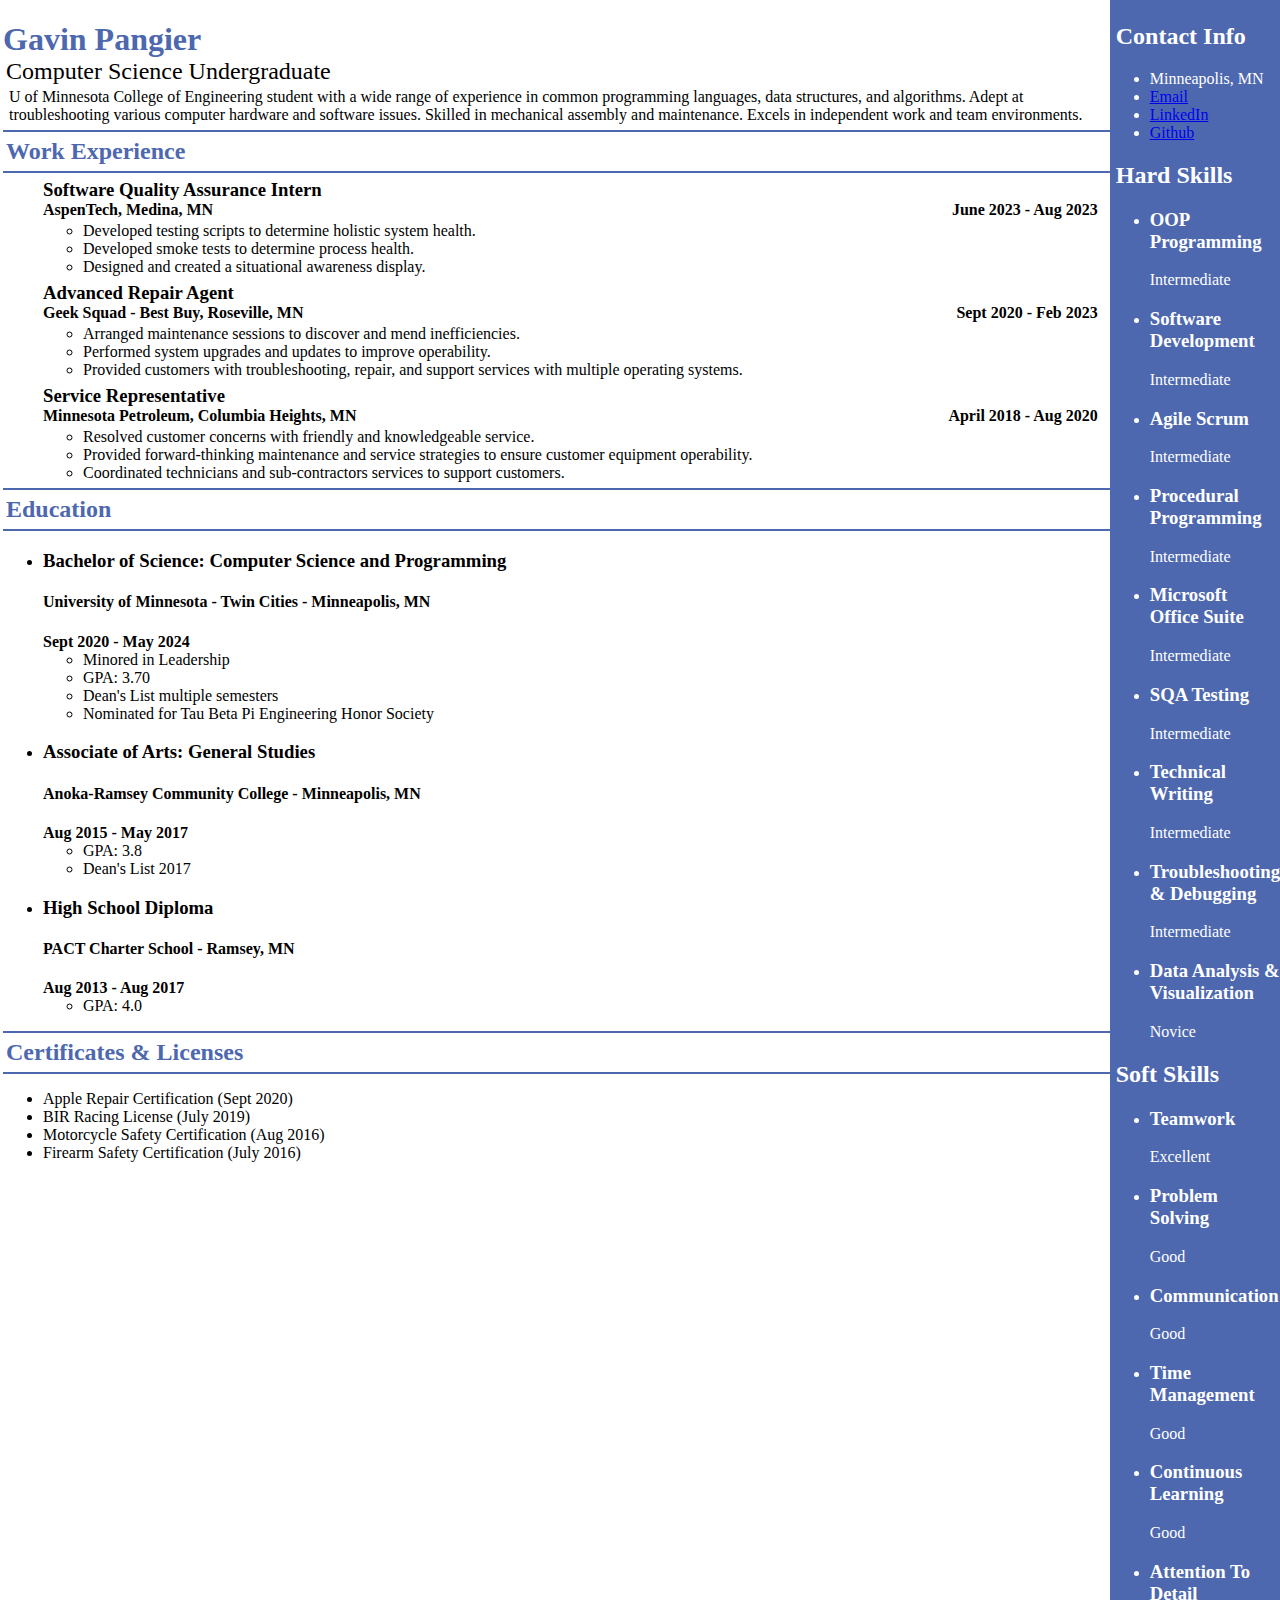
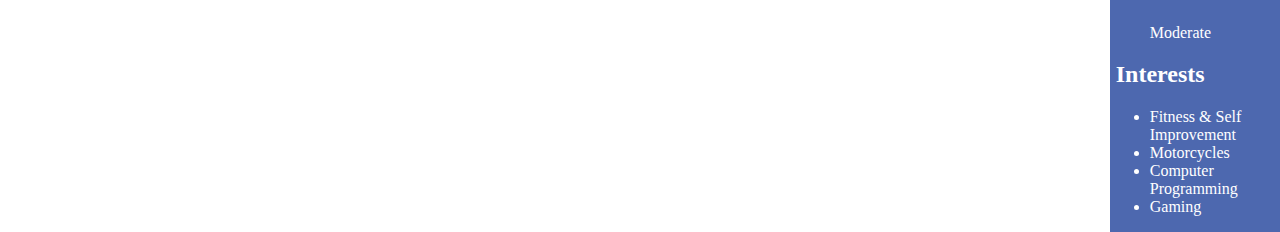
==== commit 47d13910: "Layedout style for work experience s ection as well as added max width to main and aside - GP" ====
--- a/index.html
+++ b/index.html
@@ -41,7 +41,7 @@
                 <h1>Gavin Pangier</h1>
                 <h2>Computer Science Undergraduate</h2>
                 <p>
-                U of MN College of Engineering student with a wide range of experience
+                U of Minnesota College of Engineering student with a wide range of experience
                 in common programming languages, data structures, and algorithms. Adept
                 at troubleshooting various computer hardware and software issues.
                 Skilled in mechanical assembly and maintenance. Excels in independent
@@ -54,7 +54,7 @@
                 <section class="work-experience">
                     <h2>Work Experience</h2>
                     <ul>
-                        <li>
+                        <li class="work-title-li">
                             <h3>Software Quality Assurance Intern</h3>
                             <div>
                                 <h4 class="company">AspenTech, Medina, MN</h4>
@@ -66,7 +66,7 @@
                                 <li>Designed and created a situational awareness display.</li>
                             </ul>
                         </li>
-                        <li>
+                        <li class="work-title-li">
                             <h3>Advanced Repair Agent</h3>
                             <div>
                                 <h4 class="company">Geek Squad - Best Buy, Roseville, MN</h4>
@@ -78,7 +78,7 @@
                                 <li>Provided customers with troubleshooting, repair, and support services with multiple operating systems.</li>
                             </ul>
                         </li>
-                        <li>
+                        <li class="work-title-li">
                             <h3>Service Representative</h3>
                             <div>
                                 <h4 class="company">Minnesota Petroleum, Columbia Heights, MN</h4>
@@ -95,7 +95,7 @@
                 <section class="education">
                     <h2>Education</h2>
                     <ul>
-                        <li>
+                        <li class="education-title-li">
                             <h3>Bachelor of Science: Computer Science and Programming</h3>
                             <div>
                                 <h4 class="school">University of Minnesota - Twin Cities - Minneapolis, MN</h4>
@@ -108,7 +108,7 @@
                                 <li>Nominated for Tau Beta Pi Engineering Honor Society</li>
                             </ul>
                         </li>
-                        <li>
+                        <li class="education-title-li">
                             <h3>Associate of Arts: General Studies</h3>
                             <div>
                                 <h4 class="school">Anoka-Ramsey Community College - Minneapolis, MN</h4>
@@ -119,7 +119,7 @@
                                 <li>Dean's List 2017</li>
                             </ul>
                         </li>
-                        <li>
+                        <li class="education-title-li">
                             <h3>High School Diploma</h3>
                             <div>
                                 <h4 class="school">PACT Charter School - Ramsey, MN</h4>
--- a/styles/blue.css
+++ b/styles/blue.css
@@ -15,6 +15,7 @@
 #main{
     flex: 2.5 1 auto;
     background-color: rgb(255, 255, 255);
+    max-width: 1200px;
 }
 
 #main header h1{
@@ -28,7 +29,7 @@
 }
 #main header p{
     font-weight: lighter;
-    padding: 1px 0px 0px 6px;
+    padding: 3px 0px 0px 6px;
     margin: 0px 0px 0px 0px;
 }
 #main main h2{
@@ -38,7 +39,39 @@
     border-bottom: 2px solid #4d68af;
     border-collapse: collapse;
     color: #4d68af;
-    
+}
+
+.work-title-li{
+    list-style: none;
+    font-size: medium;
+}
+
+.work-title-li h3{
+    padding:0px 0px 0px 0px 0px;
+    margin:0px 0px 0px 0px 0px;
+}
+
+.work-experience div{
+    display: flex;
+}
+
+.work-experience h3{
+    margin: 0px;
+    padding: 0px;
+}
+
+.work-experience ul{
+    margin: 0px 0px 6px 0px;
+}
+
+.company{
+    margin: 0px;
+    padding: 0px 0px 3px 0px;
+}
+
+.duration{
+    margin: 0px 12px 0px auto;
+    padding: 0px 0px 6px auto;
 }
 
 #aside{
@@ -46,6 +79,7 @@
     color: #ffffff;
     background-color: #4d68af;
     padding: 3px 0px 0px 0px;
+    max-width: 300px;
 }
 #aside h2{
     padding: 0px 0px 0px 6px;
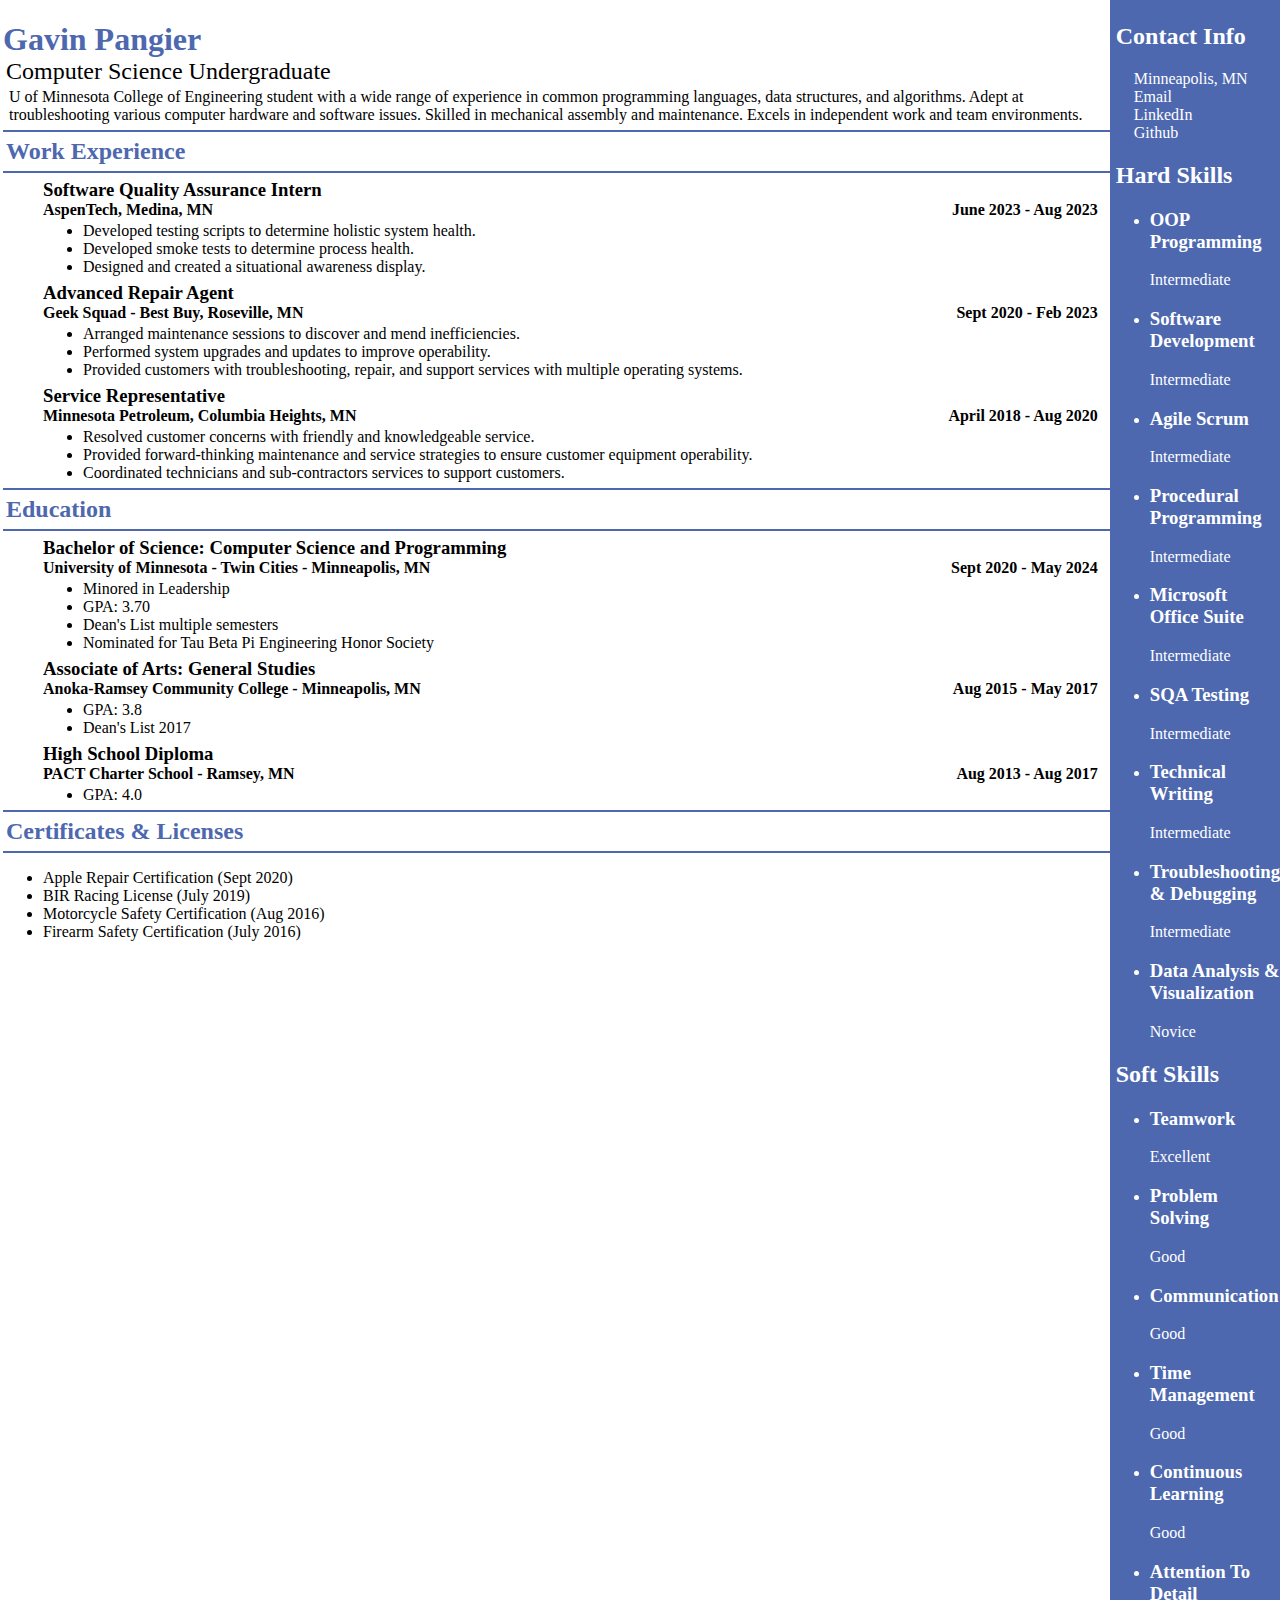
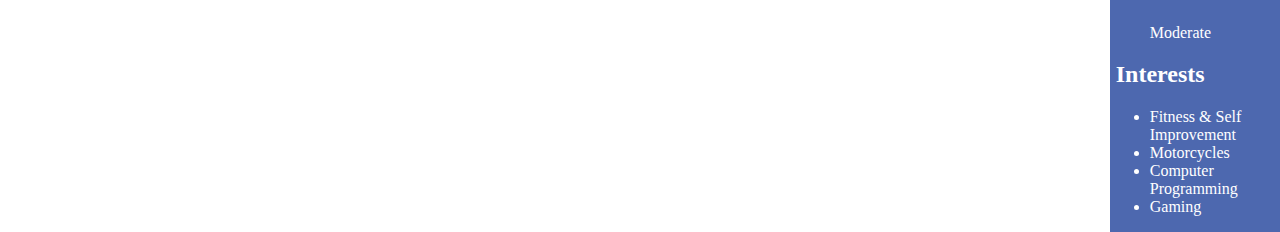
==== commit 7379dcef: "Set up linking to lcoation, email, linkedin, and github - GP" ====
--- a/index.html
+++ b/index.html
@@ -148,7 +148,7 @@
           <section class="contact-info">
             <h2>Contact Info</h2>
             <ul>
-                <li>Minneapolis, MN</li>
+                <li><a href="http://www.google.com/search?q=Minneapolis+Minnesota" target="_blank">Minneapolis, MN</a></li>
                 <li><a href="mailto:xxgp77xx@gmail.com">Email</a></li>
                 <li><a href="https://www.linkedin.com/in/gavin-pangier-98292515a/" target="_blank">LinkedIn</a></li>
                 <li><a href="https://github.com/xxgp77xx" target="_blank">Github</a></li>
--- a/styles/blue.css
+++ b/styles/blue.css
@@ -46,9 +46,8 @@
     font-size: medium;
 }
 
-.work-title-li h3{
-    padding:0px 0px 0px 0px 0px;
-    margin:0px 0px 0px 0px 0px;
+.work-title-li li{
+    list-style: disc;
 }
 
 .work-experience div{
@@ -64,7 +63,34 @@
     margin: 0px 0px 6px 0px;
 }
 
+.education-title-li{
+    list-style: none;
+    font-size: medium;
+}
+
+.education-title-li li{
+    list-style: disc;
+}
+
+.education-title-li div{
+    display: flex;
+}
+
+.education h3{
+    margin: 0px;
+    padding: 0px;
+}
+
+.education ul{
+    margin: 0px 0px 6px 0px;
+}
+
 .company{
+    margin: 0px;
+    padding: 0px 0px 3px 0px;
+}
+
+.school{
     margin: 0px;
     padding: 0px 0px 3px 0px;
 }
@@ -85,3 +111,31 @@
     padding: 0px 0px 0px 6px;
 }
 
+.contact-info ul{
+    padding: 0px 0px 0px 24px; 
+}
+
+.contact-info li{
+    list-style: none;
+}
+
+.contact-info a{
+    text-decoration: none;
+}
+
+.contact-info a:link{
+    color:white;
+}
+
+.contact-info a:visited{
+    color:white;
+}
+
+.contact-info a:active{
+    color:white;
+}
+
+.contact-info a:hover{
+    color:red;
+}
+
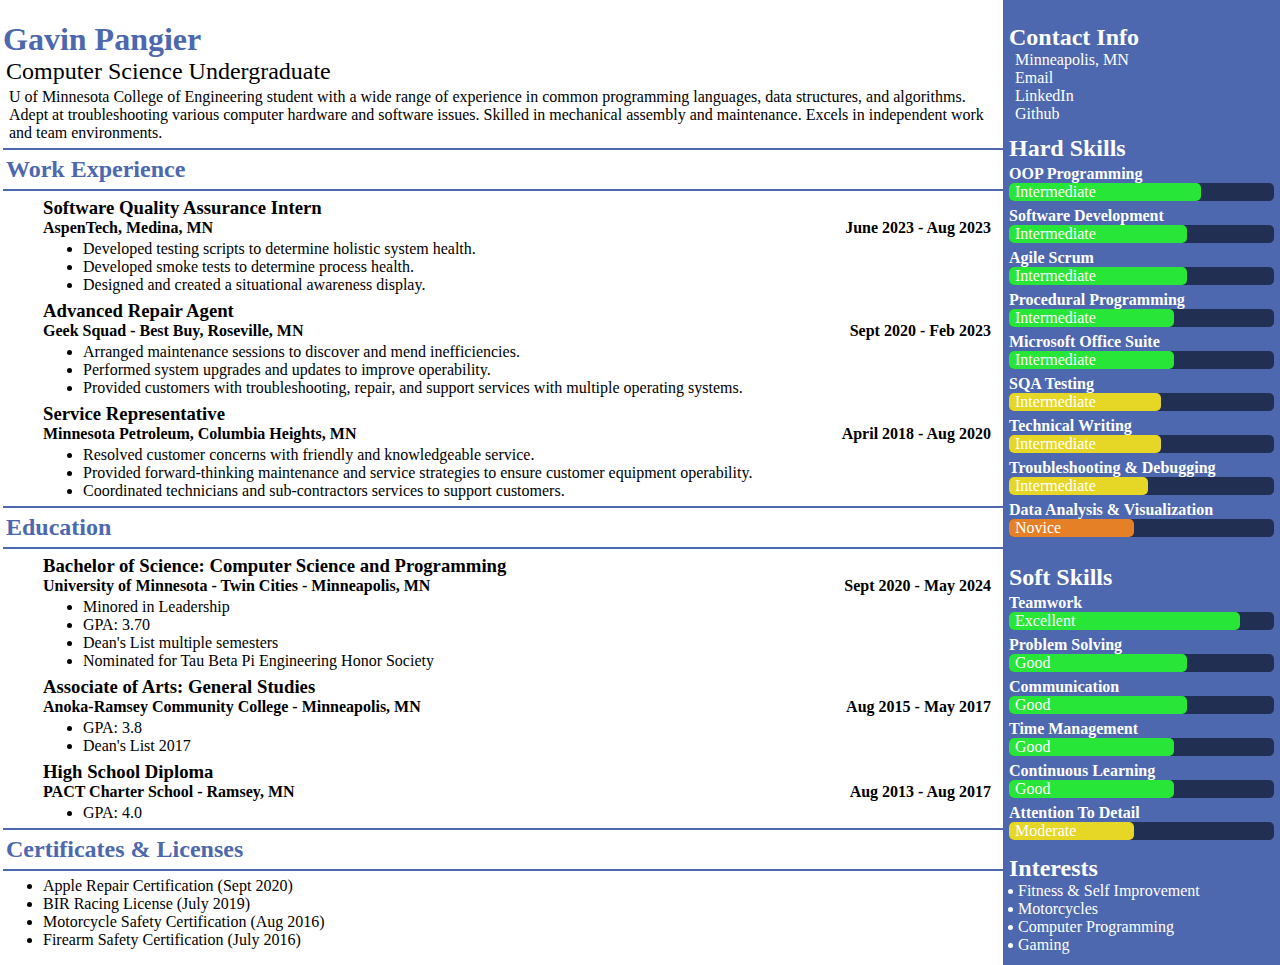
==== commit 829b28c2: "Finished stylizing content - GP" ====
--- a/index.html
+++ b/index.html
@@ -154,7 +154,7 @@
                 <li><a href="https://github.com/xxgp77xx" target="_blank">Github</a></li>
             </ul>
           </section>
-          <section class="hard-skills">
+          <section class="skills">
             <h2>Hard Skills</h2>
             <ul>
                 <li id="hs1">
@@ -213,7 +213,7 @@
                 </li>
             </ul>
           </section>
-          <section class="soft-skills">
+          <section class="skills">
             <h2>Soft Skills</h2>
             <ul>
                 <li id="ss1">
@@ -257,10 +257,10 @@
           <section class="interests">
             <h2>Interests</h2>
             <ul>
-                <li>Fitness & Self Improvement</li>
-                <li>Motorcycles</li>
-                <li>Computer Programming</li>
-                <li>Gaming</li>
+                <li><span>Fitness & Self Improvement</span></li>
+                <li><span>Motorcycles</span></li>
+                <li><span>Computer Programming</span></li>
+                <li><span>Gaming</span></li>
             </ul>
           </section>
         </aside>
--- a/styles/blue.css
+++ b/styles/blue.css
@@ -1,4 +1,3 @@
-
 header h1{
     color: #4d68af;
 }
@@ -13,9 +12,9 @@
 }
 
 #main{
-    flex: 2.5 1 auto;
+    flex: 2 1 auto;
     background-color: rgb(255, 255, 255);
-    max-width: 1200px;
+    max-width: 1000px;
 }
 
 #main header h1{
@@ -100,42 +99,181 @@
     padding: 0px 0px 6px auto;
 }
 
+.lac ul{
+    margin-top: 0px;
+}
+
 #aside{
     flex: 1 1 auto;
     color: #ffffff;
     background-color: #4d68af;
-    padding: 3px 0px 0px 0px;
+    padding: 24px 0px 0px 0px;
+    margin: 0px 0px 0px 0px;
     max-width: 300px;
 }
-#aside h2{
-    padding: 0px 0px 0px 6px;
+
+
+.contact-info h2{
+    padding: 0px 0px 0px 6px;
+    margin: 0px 0px 0px 0px;
 }
 
 .contact-info ul{
-    padding: 0px 0px 0px 24px; 
+    padding: 0px 0px 0px 12px;
+    margin: 0px 0px 0px 0px;
 }
 
 .contact-info li{
+    padding: 0px 0px 0px 0px;
+    margin: 0px 0px 0px 0px;
     list-style: none;
 }
 
 .contact-info a{
+    color: white;
     text-decoration: none;
 }
 
-.contact-info a:link{
-    color:white;
-}
-
-.contact-info a:visited{
-    color:white;
-}
-
-.contact-info a:active{
-    color:white;
-}
-
 .contact-info a:hover{
-    color:red;
-}
-
+    color: red;
+}
+
+
+.skills h2{
+    margin: 0px 0px 0px 0px;
+    padding: 12px 0px 0px 6px;
+}
+
+.skills ul{
+    min-width: 200px;
+    padding: 0px;
+    margin: 0px;
+}
+
+.skills ul:last-child{
+    min-width: 200px;
+    padding: 0px 0px 12px 0px;
+    margin: 0px;
+}
+
+.skills li{
+    margin: 0px 0px 0px 0px;
+    padding: 3px 0px 3px 6px;
+    list-style: none;
+}
+
+.skills h3{
+    margin: 0px 0px 0px 0px;
+    padding: 0px 0px 0px 0px;
+    font-size: medium;
+}
+
+.progress-bar-outer{
+    margin: 0px 6px 0px 0px;
+    padding: 0px 0px 0px 0px;
+    background-color: #212f52;
+    border-radius: 5px;
+}
+
+.progress-bar-inner{
+    margin: 0px 0px 0px 0px;
+    padding: 0px 0px 0px 6px;
+    border-radius: 5px;
+}
+
+#hs1 .progress-bar-inner{
+    background-color: #27e637;
+    width: 70%;
+}
+
+#hs2 .progress-bar-inner{
+    background-color: #27e637;
+    width: 65%;
+}
+
+#hs3 .progress-bar-inner{
+    background-color: #27e637;
+    width: 65%;
+}
+
+#hs4 .progress-bar-inner{
+    background-color: #27e637;
+    width: 60%;
+}
+
+#hs5 .progress-bar-inner{
+    background-color: #27e637;
+    width: 60%;
+}
+
+#hs6 .progress-bar-inner{
+    background-color: #e6d626;
+    width: 55%;
+}
+
+#hs7 .progress-bar-inner{
+    background-color: #e6d626;
+    width: 55%;
+}
+
+#hs8 .progress-bar-inner{
+    background-color: #e6d626;
+    width: 50%;
+}
+
+#hs9 .progress-bar-inner{
+    background-color: #e68027;
+    width: 45%;
+}
+
+#ss1 .progress-bar-inner{
+    background-color: #27e637;
+    width: 85%;
+}
+
+#ss2 .progress-bar-inner{
+    background-color: #27e637;
+    width: 65%;
+}
+
+#ss3 .progress-bar-inner{
+    background-color: #27e637;
+    width: 65%;
+}
+
+#ss4 .progress-bar-inner{
+    background-color: #27e637;
+    width: 60%;
+}
+
+#ss5 .progress-bar-inner{
+    background-color: #27e637;
+    width: 60%;
+}
+
+#ss6 .progress-bar-inner{
+    background-color: #e6d626;
+    width: 45%;
+}
+
+.interests h2{
+    padding: 0px 0px 0px 6px;
+    margin: 0px;
+}
+
+.interests span{
+    position: relative;
+    left: -12px;
+}
+.interests ul{
+    padding: 0px 0px 0px 15px;
+    margin: 0px 0px 0px 6px;
+}
+.interests li{
+    padding: 0px 0px 0px 6px;
+    margin: 0px 0px 0px 0px;
+}
+
+
+
+
